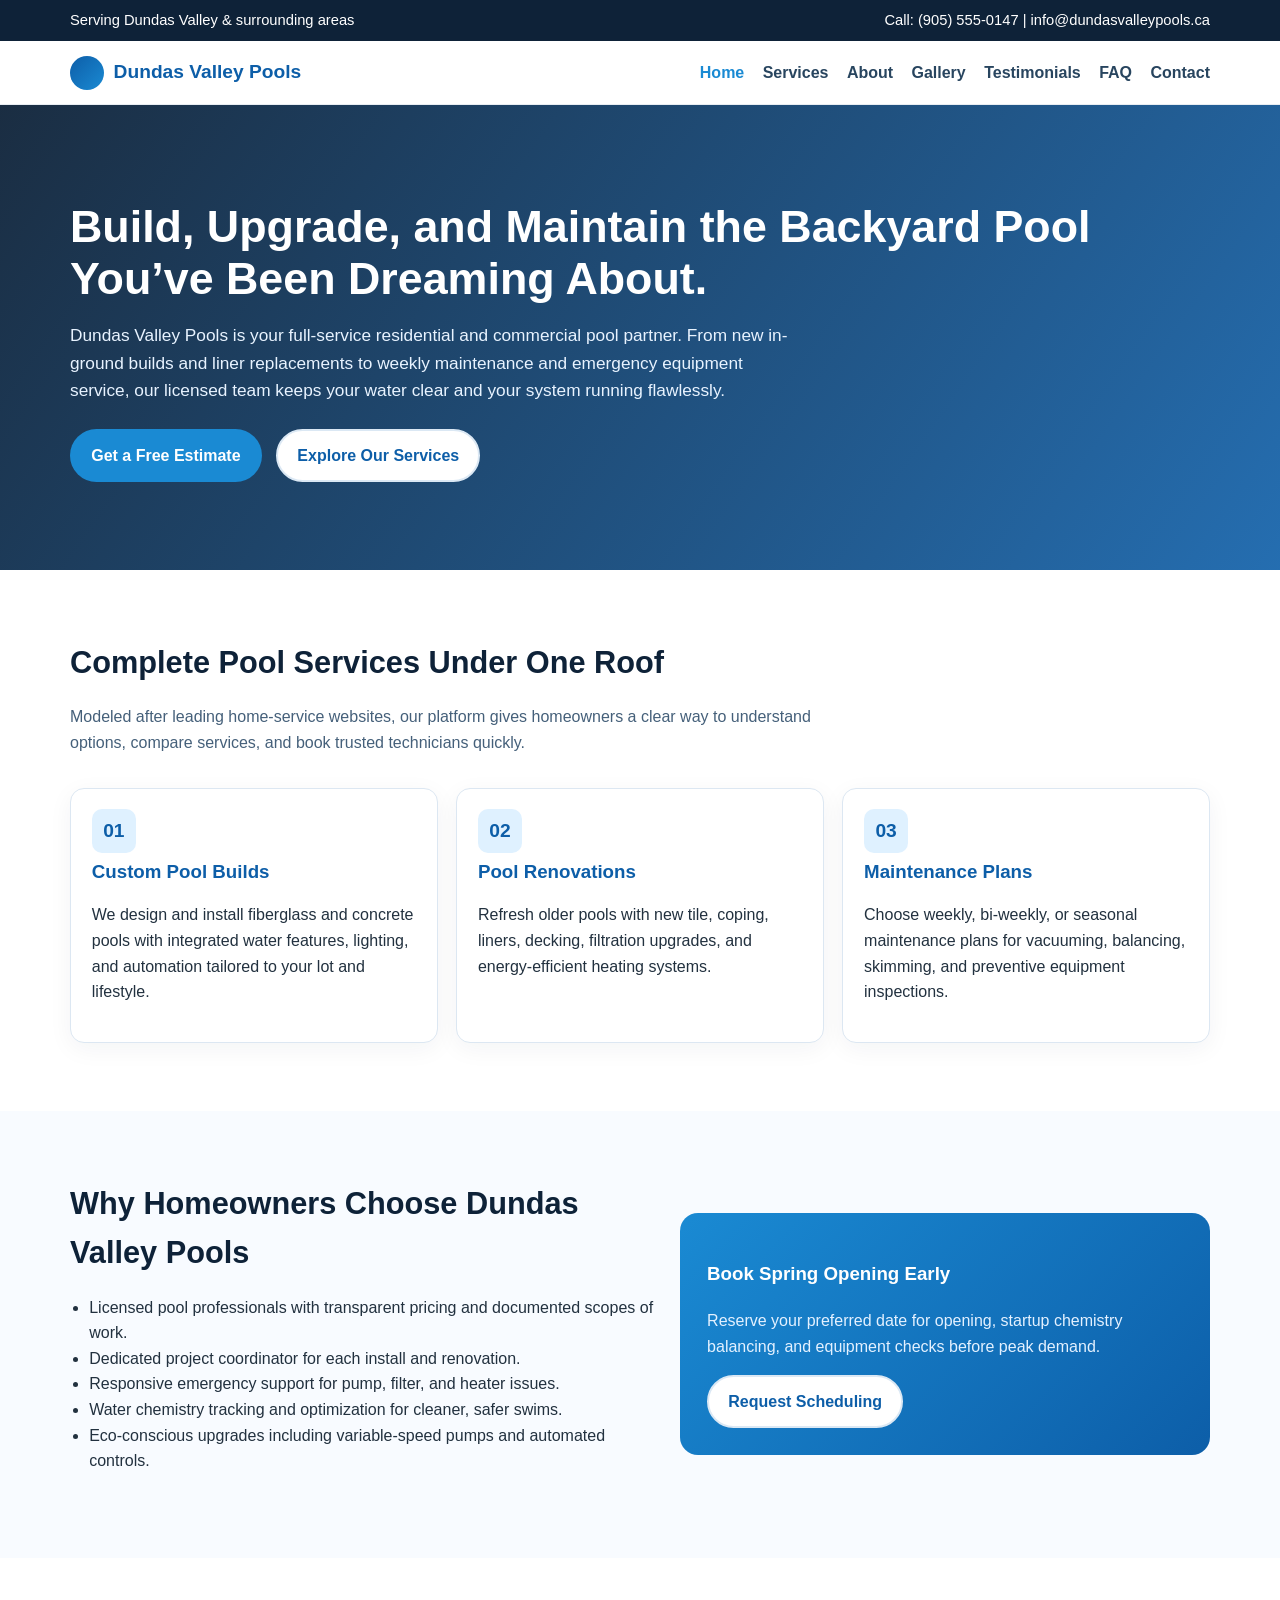
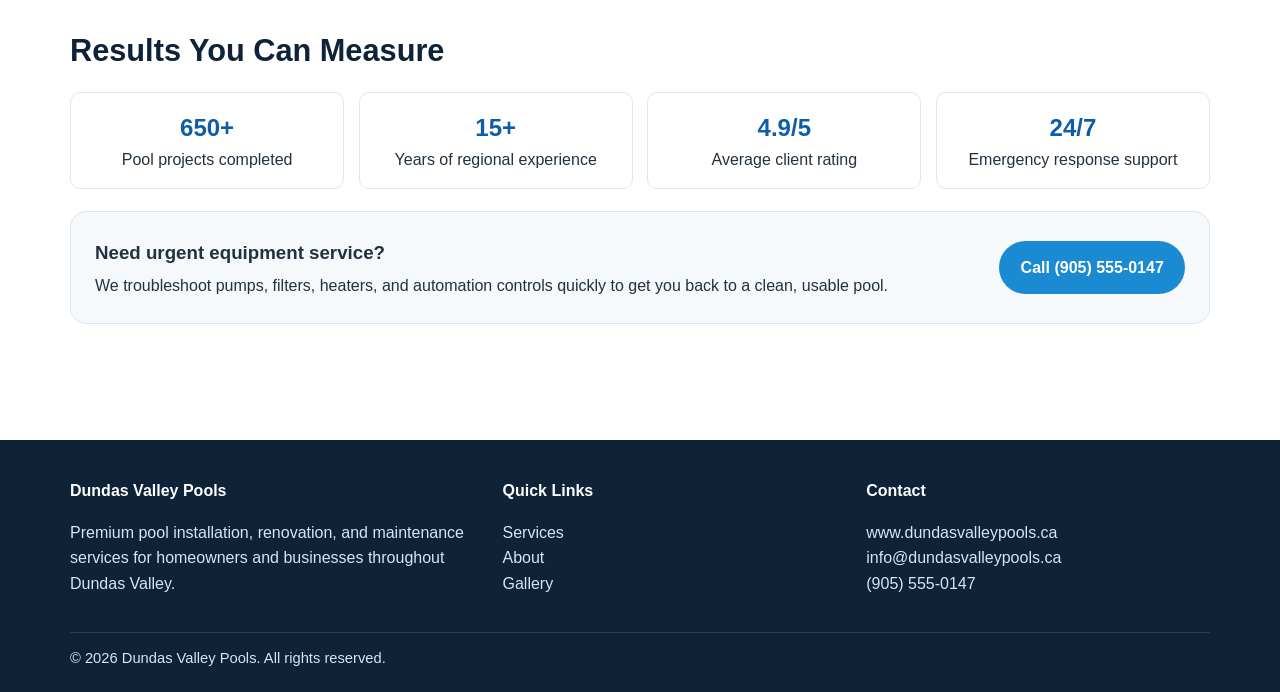
==== index.html @ 5c9a390c "Clarify how to download project files before running locally" ====
<!doctype html>
<html lang="en">
<head>
  <meta charset="UTF-8" />
  <meta name="viewport" content="width=device-width, initial-scale=1.0" />
  <title>Dundas Valley Pools | Premium Pool Installation & Service</title>
  <meta name="description" content="Dundas Valley Pools provides pool installation, renovation, maintenance, and seasonal care across Dundas Valley and nearby communities." />
  <link rel="stylesheet" href="assets/css/styles.css" />
</head>
<body>
  <div class="topbar">
    <div class="container"><span>Serving Dundas Valley & surrounding areas</span><span>Call: (905) 555-0147 | info@dundasvalleypools.ca</span></div>
  </div>
  <header>
    <div class="container nav-wrap">
      <a class="logo" href="index.html"><span class="logo-badge"></span>Dundas Valley Pools</a>
      <nav>
        <ul>
          <li><a class="active" href="index.html">Home</a></li>
          <li><a href="services.html">Services</a></li>
          <li><a href="about.html">About</a></li>
          <li><a href="gallery.html">Gallery</a></li>
          <li><a href="testimonials.html">Testimonials</a></li>
          <li><a href="faq.html">FAQ</a></li>
          <li><a href="contact.html">Contact</a></li>
        </ul>
      </nav>
    </div>
  </header>

  <section class="hero">
    <div class="container">
      <h1>Build, Upgrade, and Maintain the Backyard Pool You’ve Been Dreaming About.</h1>
      <p>Dundas Valley Pools is your full-service residential and commercial pool partner. From new in-ground builds and liner replacements to weekly maintenance and emergency equipment service, our licensed team keeps your water clear and your system running flawlessly.</p>
      <div class="hero-actions">
        <a class="btn btn-primary" href="contact.html">Get a Free Estimate</a>
        <a class="btn btn-light" href="services.html">Explore Our Services</a>
      </div>
    </div>
  </section>

  <section class="section">
    <div class="container">
      <h2 class="section-title">Complete Pool Services Under One Roof</h2>
      <p class="section-lead">Modeled after leading home-service websites, our platform gives homeowners a clear way to understand options, compare services, and book trusted technicians quickly.</p>
      <div class="grid-3">
        <article class="card"><div class="icon">01</div><h3>Custom Pool Builds</h3><p>We design and install fiberglass and concrete pools with integrated water features, lighting, and automation tailored to your lot and lifestyle.</p></article>
        <article class="card"><div class="icon">02</div><h3>Pool Renovations</h3><p>Refresh older pools with new tile, coping, liners, decking, filtration upgrades, and energy-efficient heating systems.</p></article>
        <article class="card"><div class="icon">03</div><h3>Maintenance Plans</h3><p>Choose weekly, bi-weekly, or seasonal maintenance plans for vacuuming, balancing, skimming, and preventive equipment inspections.</p></article>
      </div>
    </div>
  </section>

  <section class="section" style="background:#f8fbff;">
    <div class="container split">
      <div>
        <h2 class="section-title">Why Homeowners Choose Dundas Valley Pools</h2>
        <ul>
          <li>Licensed pool professionals with transparent pricing and documented scopes of work.</li>
          <li>Dedicated project coordinator for each install and renovation.</li>
          <li>Responsive emergency support for pump, filter, and heater issues.</li>
          <li>Water chemistry tracking and optimization for cleaner, safer swims.</li>
          <li>Eco-conscious upgrades including variable-speed pumps and automated controls.</li>
        </ul>
      </div>
      <div class="band">
        <h3>Book Spring Opening Early</h3>
        <p>Reserve your preferred date for opening, startup chemistry balancing, and equipment checks before peak demand.</p>
        <a class="btn btn-light" href="contact.html">Request Scheduling</a>
      </div>
    </div>
  </section>

  <section class="section">
    <div class="container">
      <h2 class="section-title">Results You Can Measure</h2>
      <div class="stats">
        <div class="stat"><strong>650+</strong><span>Pool projects completed</span></div>
        <div class="stat"><strong>15+</strong><span>Years of regional experience</span></div>
        <div class="stat"><strong>4.9/5</strong><span>Average client rating</span></div>
        <div class="stat"><strong>24/7</strong><span>Emergency response support</span></div>
      </div>
      <div class="cta" style="margin-top:1.4rem;">
        <div>
          <h3 style="margin:.1rem 0 .35rem;">Need urgent equipment service?</h3>
          <p style="margin:0;">We troubleshoot pumps, filters, heaters, and automation controls quickly to get you back to a clean, usable pool.</p>
        </div>
        <a class="btn btn-primary" href="tel:+19055550147">Call (905) 555-0147</a>
      </div>
    </div>
  </section>

  <footer>
    <div class="container">
      <div class="footer-grid">
        <div>
          <h4>Dundas Valley Pools</h4>
          <p>Premium pool installation, renovation, and maintenance services for homeowners and businesses throughout Dundas Valley.</p>
        </div>
        <div>
          <h4>Quick Links</h4>
          <p><a href="services.html">Services</a><br /><a href="about.html">About</a><br /><a href="gallery.html">Gallery</a></p>
        </div>
        <div>
          <h4>Contact</h4>
          <p>www.dundasvalleypools.ca<br />info@dundasvalleypools.ca<br />(905) 555-0147</p>
        </div>
      </div>
      <div class="footer-bottom">© 2026 Dundas Valley Pools. All rights reserved.</div>
    </div>
  </footer>
</body>
</html>
---- assets/css/styles.css ----
:root {
  --primary: #0d5ea8;
  --secondary: #1a8ad3;
  --accent: #f2b705;
  --dark: #0e2238;
  --light: #f5f9fc;
  --text: #22313f;
  --max-width: 1140px;
}
* { box-sizing: border-box; }
body {
  margin: 0;
  font-family: "Inter", "Segoe UI", Arial, sans-serif;
  color: var(--text);
  background: white;
  line-height: 1.6;
}
a { color: inherit; text-decoration: none; }
img { max-width: 100%; display: block; }
.container { width: min(var(--max-width), 92%); margin: 0 auto; }
.topbar {
  background: var(--dark);
  color: #fff;
  font-size: .92rem;
  padding: .55rem 0;
}
.topbar .container { display: flex; justify-content: space-between; gap: 1rem; flex-wrap: wrap; }
header {
  position: sticky;
  top: 0;
  z-index: 20;
  background: rgba(255,255,255,.98);
  border-bottom: 1px solid #e8edf2;
}
.nav-wrap {
  display: flex;
  justify-content: space-between;
  align-items: center;
  padding: .9rem 0;
  gap: 1rem;
}
.logo {
  font-weight: 800;
  font-size: 1.2rem;
  color: var(--primary);
  display: flex;
  align-items: center;
  gap: .6rem;
}
.logo-badge {
  width: 34px;
  height: 34px;
  border-radius: 50%;
  background: linear-gradient(135deg,var(--primary),var(--secondary));
}
nav ul { list-style: none; display: flex; gap: 1.15rem; padding: 0; margin: 0; align-items: center; }
nav a { font-weight: 600; color: #28455f; }
nav a.active, nav a:hover { color: var(--secondary); }
.btn {
  display: inline-flex;
  align-items: center;
  justify-content: center;
  border-radius: 999px;
  padding: .72rem 1.2rem;
  font-weight: 700;
  border: 2px solid transparent;
  transition: .2s ease;
}
.btn-primary { background: var(--secondary); color: #fff; }
.btn-primary:hover { background: var(--primary); }
.btn-light { background: #fff; color: var(--primary); border-color: #dbe8f4; }
.hero {
  background: linear-gradient(125deg, rgba(14,34,56,.95), rgba(13,94,168,.9)), url('https://images.unsplash.com/photo-1505693416388-ac5ce068fe85?auto=format&fit=crop&w=1800&q=80') center/cover;
  color: #fff;
  padding: 6rem 0 5.5rem;
}
.hero h1 { font-size: clamp(2rem, 3.5vw, 3.3rem); line-height: 1.16; margin: 0 0 1rem; }
.hero p { max-width: 730px; font-size: 1.08rem; color: #e8f3ff; }
.hero-actions { display: flex; flex-wrap: wrap; gap: .9rem; margin-top: 1.5rem; }
.section { padding: 4.25rem 0; }
.section-title { margin: 0 0 1.1rem; color: var(--dark); font-size: clamp(1.6rem,2.4vw,2.3rem); }
.section-lead { color: #45607a; max-width: 760px; margin-bottom: 2rem; }
.grid-3 { display: grid; grid-template-columns: repeat(3,1fr); gap: 1.15rem; }
.card {
  border: 1px solid #dce7f2;
  border-radius: 14px;
  padding: 1.3rem;
  background: #fff;
  box-shadow: 0 6px 24px rgba(20,38,56,.05);
}
.card h3 { margin-top: .2rem; margin-bottom: .55rem; color: var(--primary); }
.icon {
  width: 44px;
  height: 44px;
  border-radius: 10px;
  display: grid;
  place-items: center;
  background: #dff1ff;
  color: var(--primary);
  font-size: 1.2rem;
  font-weight: 800;
}
.split { display: grid; grid-template-columns: 1.05fr .95fr; gap: 1.5rem; align-items: center; }
.split ul { padding-left: 1.2rem; }
.band {
  background: linear-gradient(135deg,var(--secondary),var(--primary));
  color: #fff;
  border-radius: 18px;
  padding: 1.7rem;
}
.band p { color: #e4f1ff; }
.stats { display: grid; grid-template-columns: repeat(4,1fr); gap: .9rem; }
.stat {
  text-align: center;
  border: 1px solid #dbe8f4;
  border-radius: 10px;
  padding: .95rem;
}
.stat strong { display: block; font-size: 1.5rem; color: var(--primary); }
.cta {
  background: var(--light);
  border: 1px solid #dbe8f4;
  border-radius: 16px;
  padding: 1.5rem;
  display: flex;
  justify-content: space-between;
  gap: 1rem;
  align-items: center;
}
footer {
  margin-top: 3rem;
  background: var(--dark);
  color: #d7e5f2;
  padding: 2.4rem 0 1.3rem;
}
.footer-grid { display: grid; grid-template-columns: 1.2fr 1fr 1fr; gap: 1.25rem; }
.footer-grid h4 { color: #fff; margin: 0 0 .6rem; }
.footer-bottom { border-top: 1px solid rgba(255,255,255,.12); margin-top: 1.2rem; padding-top: .9rem; font-size: .92rem; }
form { display: grid; gap: .75rem; }
input, select, textarea {
  width: 100%;
  border: 1px solid #cedceb;
  border-radius: 8px;
  padding: .68rem .78rem;
  font: inherit;
}
textarea { min-height: 130px; }
.table-wrap { overflow-x: auto; }
table { width: 100%; border-collapse: collapse; }
th, td { padding: .66rem .55rem; border-bottom: 1px solid #e2ebf3; text-align: left; }
.badge { background: #e4f3ff; color: #175f9f; border-radius: 999px; padding: .24rem .62rem; font-size: .82rem; }
@media (max-width: 940px) {
  .grid-3 { grid-template-columns: repeat(2,1fr); }
  .split, .footer-grid, .stats { grid-template-columns: 1fr; }
  nav ul { flex-wrap: wrap; justify-content: flex-end; }
}
@media (max-width: 640px) {
  .grid-3 { grid-template-columns: 1fr; }
  .cta { flex-direction: column; align-items: flex-start; }
  .hero { padding-top: 4.7rem; }
}
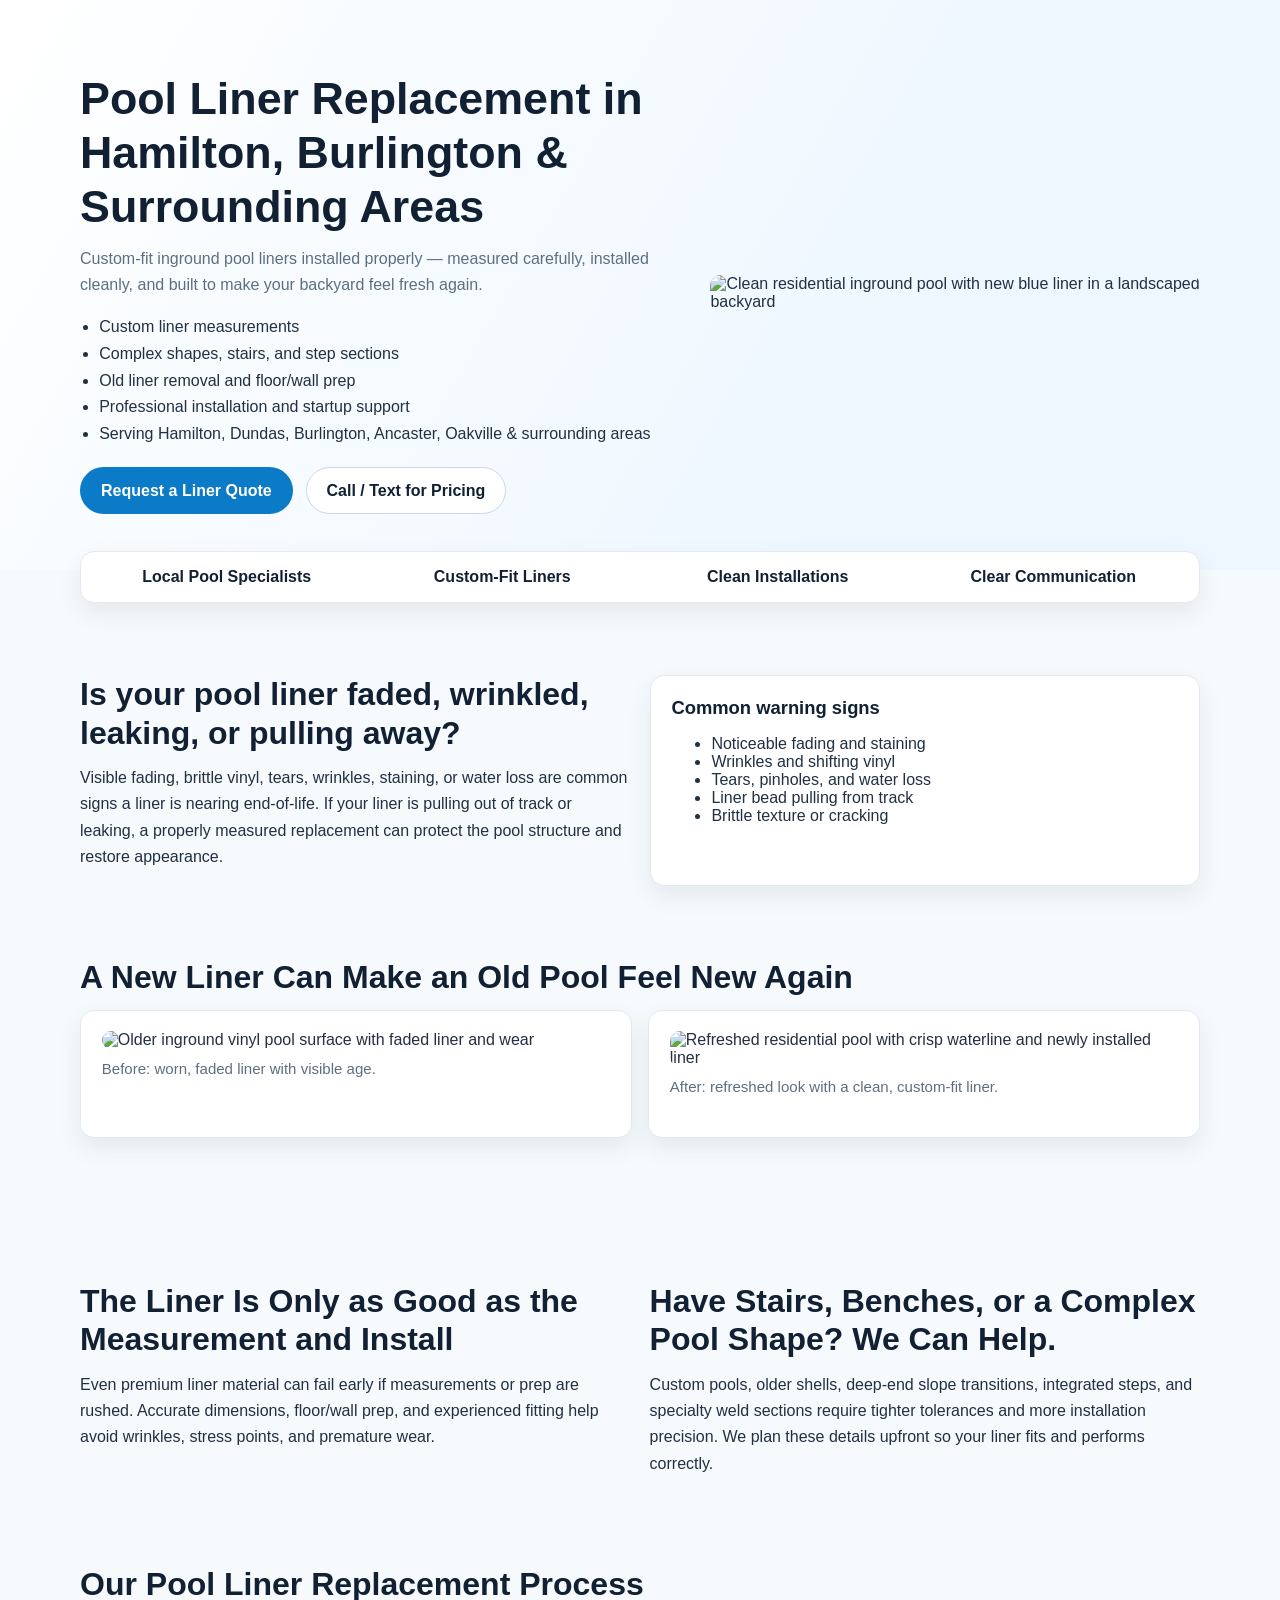
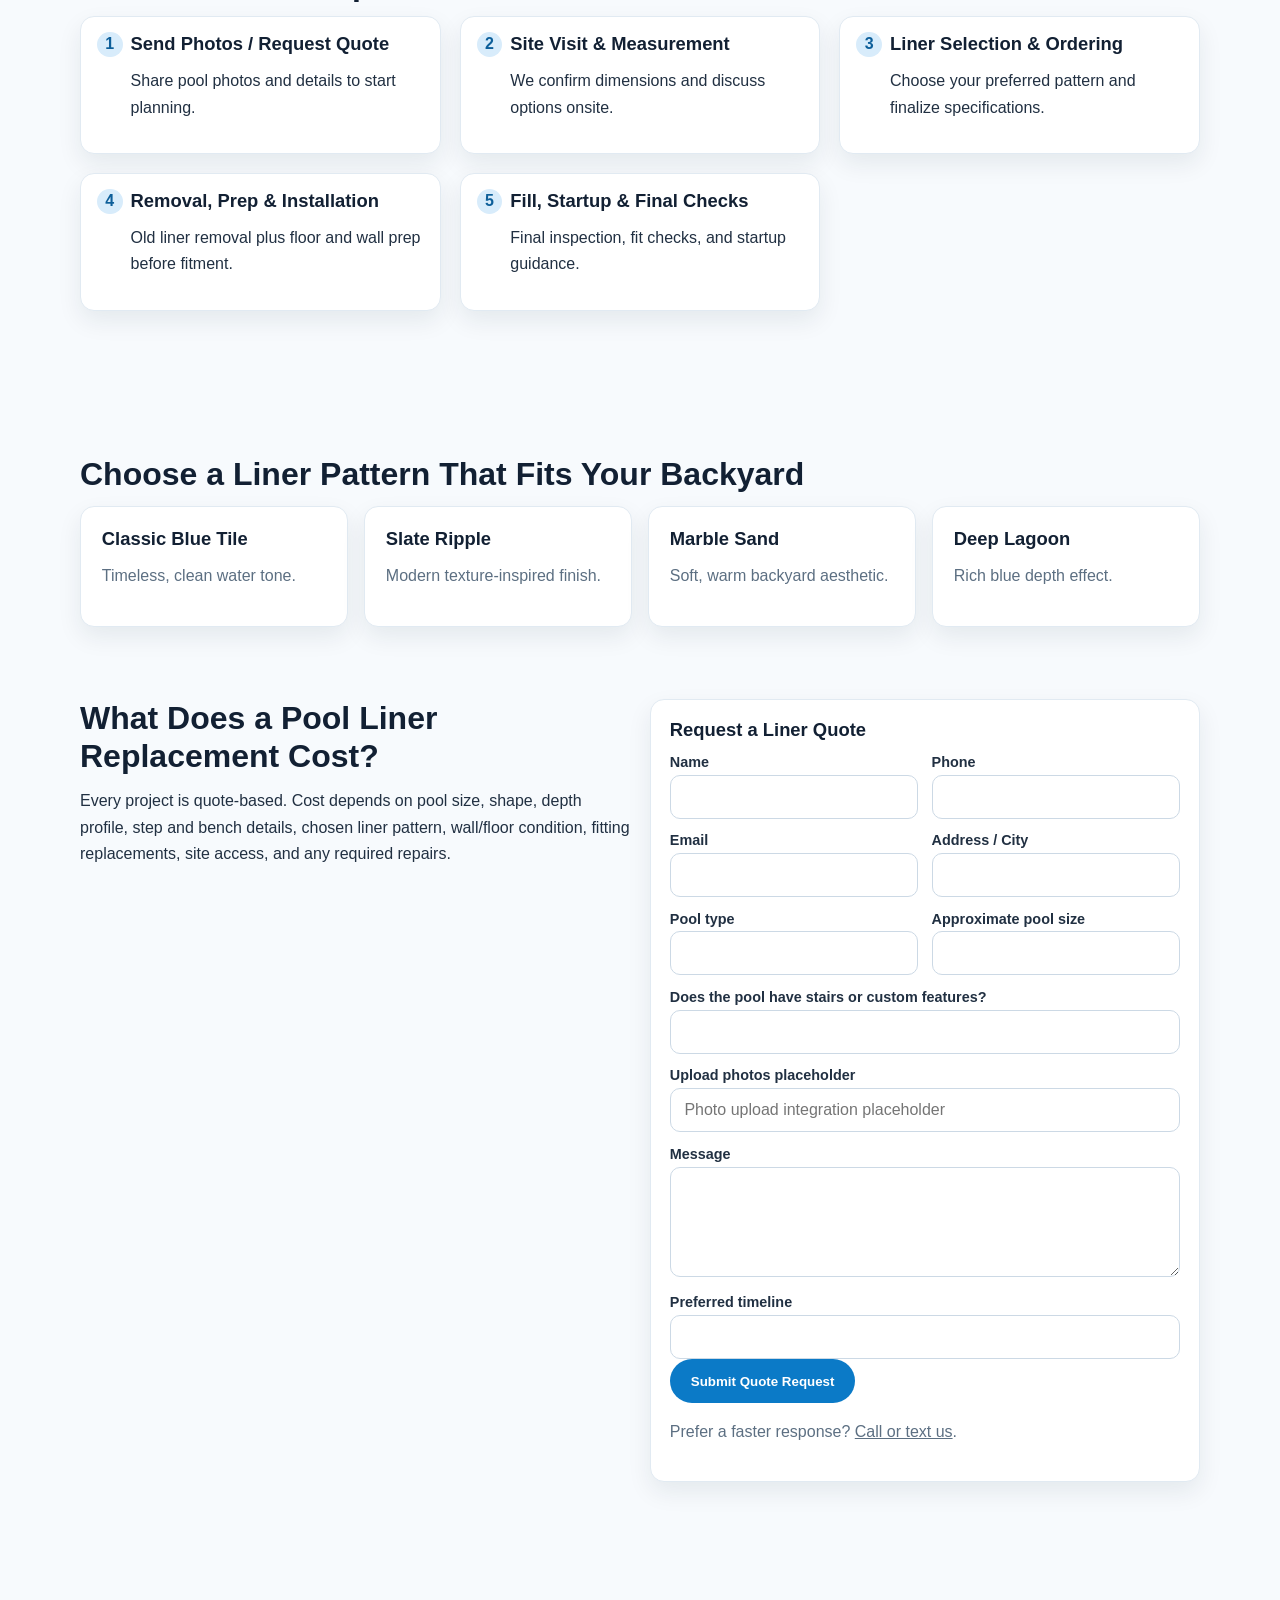
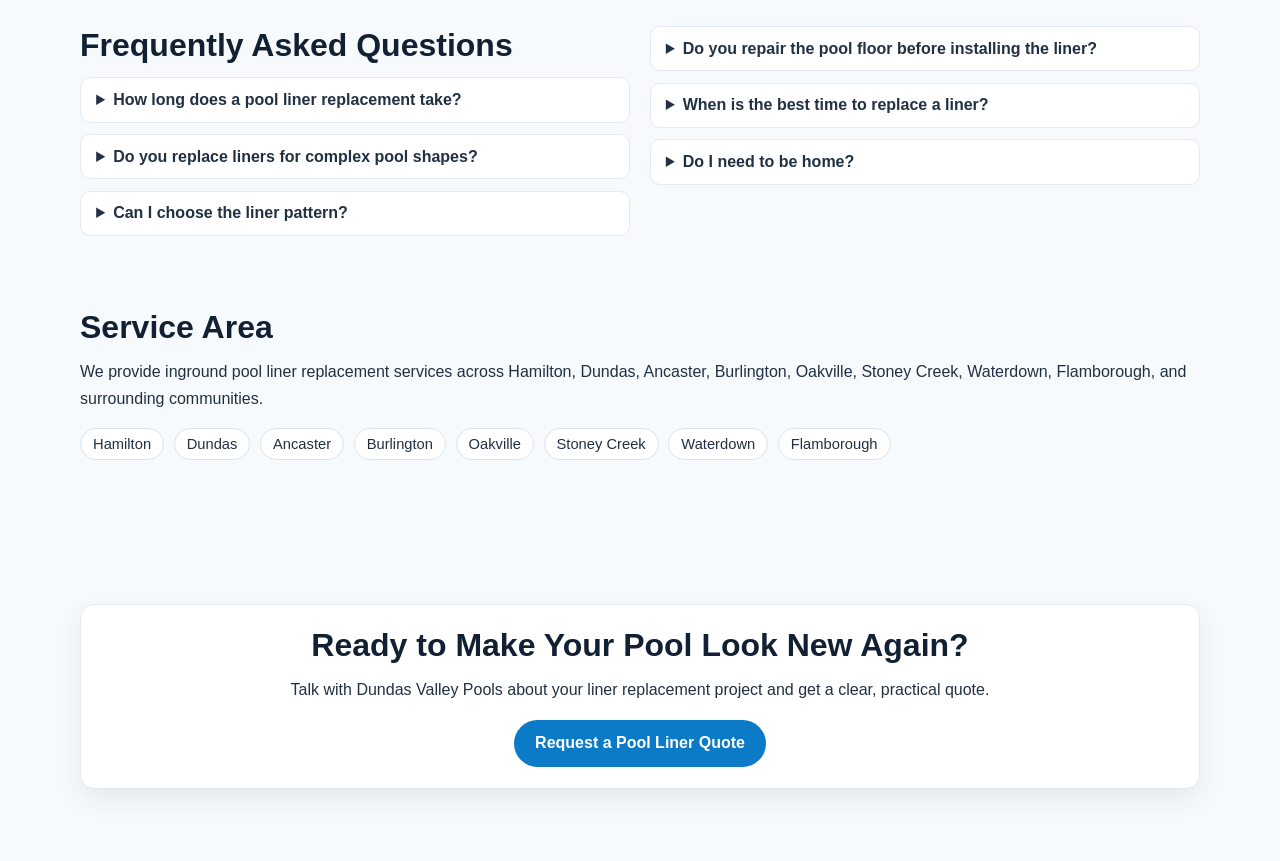
==== commit d0b135f1: "Create conversion-focused pool liner replacement landing page" ====
--- a/index.html
+++ b/index.html
@@ -3,111 +3,310 @@
 <head>
   <meta charset="UTF-8" />
   <meta name="viewport" content="width=device-width, initial-scale=1.0" />
-  <title>Dundas Valley Pools | Premium Pool Installation & Service</title>
-  <meta name="description" content="Dundas Valley Pools provides pool installation, renovation, maintenance, and seasonal care across Dundas Valley and nearby communities." />
-  <link rel="stylesheet" href="assets/css/styles.css" />
+  <title>Pool Liner Replacement in Hamilton & Burlington | Dundas Valley Pools</title>
+  <meta name="description" content="Dundas Valley Pools provides custom-fit inground pool liner replacement in Hamilton, Dundas, Ancaster, Burlington, Oakville and surrounding areas. Request a liner quote today." />
+  <meta name="keywords" content="pool liner replacement Hamilton, pool liner replacement Burlington, inground pool liner replacement, custom pool liner installation, Dundas pool liner replacement" />
+  <style>
+    :root {
+      --bg: #f7fafd;
+      --white: #ffffff;
+      --text: #213042;
+      --muted: #5c6f82;
+      --heading: #122033;
+      --accent: #0b7ac7;
+      --accent-dark: #095e99;
+      --line: #e1eaf2;
+      --shadow: 0 10px 24px rgba(18, 32, 51, 0.08);
+      --radius: 14px;
+      --max: 1120px;
+    }
+
+    * { box-sizing: border-box; }
+    html, body { margin: 0; padding: 0; font-family: Inter, "Segoe UI", Roboto, Arial, sans-serif; color: var(--text); background: var(--bg); }
+    img { max-width: 100%; display: block; border-radius: 10px; }
+    a { color: inherit; }
+
+    .container { width: min(100% - 2rem, var(--max)); margin-inline: auto; }
+    .section { padding: 4.5rem 0; }
+    h1, h2, h3 { color: var(--heading); line-height: 1.2; margin: 0 0 .8rem; }
+    h1 { font-size: clamp(1.85rem, 4vw, 2.8rem); }
+    h2 { font-size: clamp(1.5rem, 3vw, 2rem); }
+    h3 { font-size: 1.15rem; }
+    p { margin: 0 0 1rem; line-height: 1.65; }
+
+    .hero { background: linear-gradient(120deg, #fff 0%, #eef7ff 70%); padding: 4.5rem 0 3.5rem; }
+    .hero-wrap { display: grid; grid-template-columns: 1.1fr .9fr; gap: 2rem; align-items: center; }
+    .hero ul { margin: 1.2rem 0 1.5rem; padding-left: 1.2rem; }
+    .hero li { margin-bottom: .55rem; }
+    .cta-row { display: flex; gap: .8rem; flex-wrap: wrap; }
+
+    .btn { display: inline-block; border: 1px solid transparent; border-radius: 999px; padding: .85rem 1.25rem; text-decoration: none; font-weight: 700; }
+    .btn-primary { background: var(--accent); color: #fff; }
+    .btn-primary:hover { background: var(--accent-dark); }
+    .btn-secondary { background: #fff; color: var(--heading); border-color: #c8d8e8; }
+
+    .card { background: var(--white); border: 1px solid var(--line); border-radius: var(--radius); box-shadow: var(--shadow); }
+    .trust { margin-top: -1.2rem; }
+    .trust-grid { display: grid; grid-template-columns: repeat(4,1fr); gap: 1rem; padding: 1rem; }
+    .trust-item { text-align: center; font-weight: 600; color: var(--heading); }
+
+    .grid-2 { display: grid; grid-template-columns: repeat(2,1fr); gap: 1.2rem; }
+    .grid-3 { display: grid; grid-template-columns: repeat(3,1fr); gap: 1.2rem; }
+    .grid-4 { display: grid; grid-template-columns: repeat(4,1fr); gap: 1rem; }
+
+    .content-card { padding: 1.3rem; }
+    .muted { color: var(--muted); }
+
+    .ba-wrap { display: grid; grid-template-columns: repeat(2,1fr); gap: 1rem; }
+    .caption { font-size: .94rem; color: var(--muted); margin-top: .5rem; }
+
+    .steps { counter-reset: step; }
+    .step { padding: 1rem 1rem 1rem 3.1rem; position: relative; }
+    .step::before {
+      counter-increment: step;
+      content: counter(step);
+      position: absolute; left: 1rem; top: .9rem;
+      width: 1.6rem; height: 1.6rem; border-radius: 50%;
+      background: #d8ecfb; color: #0d5f9a; display: grid; place-items: center; font-weight: 700;
+    }
+
+    form { padding: 1.2rem; }
+    .form-grid { display: grid; grid-template-columns: repeat(2,1fr); gap: .85rem; }
+    .full { grid-column: 1 / -1; }
+    label { font-size: .9rem; font-weight: 600; margin-bottom: .3rem; display: block; }
+    input, select, textarea {
+      width: 100%; border: 1px solid #ccd9e5; border-radius: 10px; padding: .75rem .85rem;
+      font: inherit; color: inherit; background: #fff;
+    }
+    textarea { min-height: 110px; resize: vertical; }
+
+    .faq details { border: 1px solid var(--line); border-radius: 10px; padding: .8rem .95rem; background: #fff; }
+    .faq details + details { margin-top: .7rem; }
+    .faq summary { font-weight: 700; cursor: pointer; }
+
+    .service-list { display: flex; flex-wrap: wrap; gap: .6rem; }
+    .pill { background: #fff; border: 1px solid #d7e4ef; padding: .45rem .75rem; border-radius: 999px; font-size: .92rem; }
+
+    .final-cta { text-align: center; }
+
+    .mobile-sticky {
+      position: fixed; bottom: .8rem; left: 50%; transform: translateX(-50%);
+      width: calc(100% - 1rem); max-width: 500px; z-index: 60;
+      background: #ffffffeb; backdrop-filter: blur(6px);
+      border: 1px solid #d8e5f0; border-radius: 999px; box-shadow: var(--shadow);
+      padding: .4rem; display: none; gap: .45rem;
+    }
+    .mobile-sticky a { flex: 1; text-align: center; padding: .7rem .5rem; border-radius: 999px; text-decoration: none; font-weight: 700; }
+
+    @media (max-width: 920px) {
+      .hero-wrap, .grid-2, .grid-3, .grid-4, .ba-wrap, .form-grid, .trust-grid { grid-template-columns: 1fr; }
+      .section { padding: 3.2rem 0; }
+      .mobile-sticky { display: flex; }
+      body { padding-bottom: 5.5rem; }
+    }
+  </style>
+
+  <script type="application/ld+json">
+  {
+    "@context": "https://schema.org",
+    "@type": "Service",
+    "name": "Pool Liner Replacement",
+    "serviceType": "Inground Pool Liner Replacement",
+    "provider": {
+      "@type": "LocalBusiness",
+      "name": "Dundas Valley Pools",
+      "areaServed": ["Hamilton", "Dundas", "Ancaster", "Burlington", "Oakville", "Stoney Creek", "Waterdown", "Flamborough"]
+    },
+    "areaServed": ["Hamilton", "Burlington", "Dundas", "Ancaster", "Oakville", "Stoney Creek", "Waterdown", "Flamborough"],
+    "description": "Custom pool liner measurement and installation for inground vinyl pools, including complex shapes, stairs and custom features.",
+    "offers": { "@type": "Offer", "priceSpecification": "Quote-based" }
+  }
+  </script>
+
+  <script type="application/ld+json">
+  {
+    "@context": "https://schema.org",
+    "@type": "FAQPage",
+    "mainEntity": [
+      {"@type":"Question","name":"How long does a pool liner replacement take?","acceptedAnswer":{"@type":"Answer","text":"Most projects include a measurement stage, ordering lead time, and an installation day. The on-site replacement is typically completed quickly once the liner arrives and prep is finished."}},
+      {"@type":"Question","name":"Do you replace liners for complex pool shapes?","acceptedAnswer":{"@type":"Answer","text":"Yes. We handle custom shapes, stairs, benches, and deep-end transitions that require detailed measuring and careful fitting."}},
+      {"@type":"Question","name":"Can I choose the liner pattern?","acceptedAnswer":{"@type":"Answer","text":"Yes. We provide multiple liner pattern options and help you choose one that suits your backyard style and budget."}},
+      {"@type":"Question","name":"Do you repair the pool floor before installing the liner?","acceptedAnswer":{"@type":"Answer","text":"If floor or wall prep is needed, we address it before installation so the new liner sits properly and lasts longer."}},
+      {"@type":"Question","name":"When is the best time to replace a liner?","acceptedAnswer":{"@type":"Answer","text":"Spring and early summer are common, but replacement can be planned whenever your liner shows leaks, brittleness, pulling, or heavy wear."}},
+      {"@type":"Question","name":"Do I need to be home?","acceptedAnswer":{"@type":"Answer","text":"Usually only for key steps such as confirmation and access. We communicate each stage clearly so scheduling is straightforward."}}
+    ]
+  }
+  </script>
 </head>
 <body>
-  <div class="topbar">
-    <div class="container"><span>Serving Dundas Valley & surrounding areas</span><span>Call: (905) 555-0147 | info@dundasvalleypools.ca</span></div>
+  <header class="hero">
+    <div class="container hero-wrap">
+      <div>
+        <h1>Pool Liner Replacement in Hamilton, Burlington &amp; Surrounding Areas</h1>
+        <p class="muted">Custom-fit inground pool liners installed properly — measured carefully, installed cleanly, and built to make your backyard feel fresh again.</p>
+        <ul>
+          <li>Custom liner measurements</li>
+          <li>Complex shapes, stairs, and step sections</li>
+          <li>Old liner removal and floor/wall prep</li>
+          <li>Professional installation and startup support</li>
+          <li>Serving Hamilton, Dundas, Burlington, Ancaster, Oakville &amp; surrounding areas</li>
+        </ul>
+        <div class="cta-row">
+          <a class="btn btn-primary" href="#quote-form">Request a Liner Quote</a>
+          <a class="btn btn-secondary" href="tel:+19050000000">Call / Text for Pricing</a>
+        </div>
+      </div>
+      <img src="https://images.unsplash.com/photo-1560185007-c5ca9d2c014d?auto=format&fit=crop&w=1200&q=80" alt="Clean residential inground pool with new blue liner in a landscaped backyard" />
+    </div>
+  </header>
+
+  <div class="container trust">
+    <div class="card trust-grid">
+      <div class="trust-item">Local Pool Specialists</div>
+      <div class="trust-item">Custom-Fit Liners</div>
+      <div class="trust-item">Clean Installations</div>
+      <div class="trust-item">Clear Communication</div>
+    </div>
   </div>
-  <header>
-    <div class="container nav-wrap">
-      <a class="logo" href="index.html"><span class="logo-badge"></span>Dundas Valley Pools</a>
-      <nav>
+
+  <section class="section">
+    <div class="container grid-2">
+      <div>
+        <h2>Is your pool liner faded, wrinkled, leaking, or pulling away?</h2>
+        <p>Visible fading, brittle vinyl, tears, wrinkles, staining, or water loss are common signs a liner is nearing end-of-life. If your liner is pulling out of track or leaking, a properly measured replacement can protect the pool structure and restore appearance.</p>
+      </div>
+      <div class="card content-card">
+        <h3>Common warning signs</h3>
         <ul>
-          <li><a class="active" href="index.html">Home</a></li>
-          <li><a href="services.html">Services</a></li>
-          <li><a href="about.html">About</a></li>
-          <li><a href="gallery.html">Gallery</a></li>
-          <li><a href="testimonials.html">Testimonials</a></li>
-          <li><a href="faq.html">FAQ</a></li>
-          <li><a href="contact.html">Contact</a></li>
+          <li>Noticeable fading and staining</li>
+          <li>Wrinkles and shifting vinyl</li>
+          <li>Tears, pinholes, and water loss</li>
+          <li>Liner bead pulling from track</li>
+          <li>Brittle texture or cracking</li>
         </ul>
-      </nav>
-    </div>
-  </header>
-
-  <section class="hero">
+      </div>
+    </div>
+  </section>
+
+  <section class="section" style="padding-top:0">
     <div class="container">
-      <h1>Build, Upgrade, and Maintain the Backyard Pool You’ve Been Dreaming About.</h1>
-      <p>Dundas Valley Pools is your full-service residential and commercial pool partner. From new in-ground builds and liner replacements to weekly maintenance and emergency equipment service, our licensed team keeps your water clear and your system running flawlessly.</p>
-      <div class="hero-actions">
-        <a class="btn btn-primary" href="contact.html">Get a Free Estimate</a>
-        <a class="btn btn-light" href="services.html">Explore Our Services</a>
+      <h2>A New Liner Can Make an Old Pool Feel New Again</h2>
+      <div class="ba-wrap">
+        <div class="card content-card">
+          <img src="https://images.unsplash.com/photo-1519046904884-53103b34b206?auto=format&fit=crop&w=1200&q=80" alt="Older inground vinyl pool surface with faded liner and wear" />
+          <p class="caption">Before: worn, faded liner with visible age.</p>
+        </div>
+        <div class="card content-card">
+          <img src="https://images.unsplash.com/photo-1621274116094-27f138fce53e?auto=format&fit=crop&w=1200&q=80" alt="Refreshed residential pool with crisp waterline and newly installed liner" />
+          <p class="caption">After: refreshed look with a clean, custom-fit liner.</p>
+        </div>
+      </div>
+    </div>
+  </section>
+
+  <section class="section">
+    <div class="container grid-2">
+      <div>
+        <h2>The Liner Is Only as Good as the Measurement and Install</h2>
+        <p>Even premium liner material can fail early if measurements or prep are rushed. Accurate dimensions, floor/wall prep, and experienced fitting help avoid wrinkles, stress points, and premature wear.</p>
+      </div>
+      <div>
+        <h2>Have Stairs, Benches, or a Complex Pool Shape? We Can Help.</h2>
+        <p>Custom pools, older shells, deep-end slope transitions, integrated steps, and specialty weld sections require tighter tolerances and more installation precision. We plan these details upfront so your liner fits and performs correctly.</p>
+      </div>
+    </div>
+  </section>
+
+  <section class="section" style="padding-top:0">
+    <div class="container">
+      <h2>Our Pool Liner Replacement Process</h2>
+      <div class="grid-3 steps">
+        <div class="card step"><h3>Send Photos / Request Quote</h3><p>Share pool photos and details to start planning.</p></div>
+        <div class="card step"><h3>Site Visit &amp; Measurement</h3><p>We confirm dimensions and discuss options onsite.</p></div>
+        <div class="card step"><h3>Liner Selection &amp; Ordering</h3><p>Choose your preferred pattern and finalize specifications.</p></div>
+        <div class="card step"><h3>Removal, Prep &amp; Installation</h3><p>Old liner removal plus floor and wall prep before fitment.</p></div>
+        <div class="card step"><h3>Fill, Startup &amp; Final Checks</h3><p>Final inspection, fit checks, and startup guidance.</p></div>
       </div>
     </div>
   </section>
 
   <section class="section">
     <div class="container">
-      <h2 class="section-title">Complete Pool Services Under One Roof</h2>
-      <p class="section-lead">Modeled after leading home-service websites, our platform gives homeowners a clear way to understand options, compare services, and book trusted technicians quickly.</p>
-      <div class="grid-3">
-        <article class="card"><div class="icon">01</div><h3>Custom Pool Builds</h3><p>We design and install fiberglass and concrete pools with integrated water features, lighting, and automation tailored to your lot and lifestyle.</p></article>
-        <article class="card"><div class="icon">02</div><h3>Pool Renovations</h3><p>Refresh older pools with new tile, coping, liners, decking, filtration upgrades, and energy-efficient heating systems.</p></article>
-        <article class="card"><div class="icon">03</div><h3>Maintenance Plans</h3><p>Choose weekly, bi-weekly, or seasonal maintenance plans for vacuuming, balancing, skimming, and preventive equipment inspections.</p></article>
-      </div>
-    </div>
-  </section>
-
-  <section class="section" style="background:#f8fbff;">
-    <div class="container split">
-      <div>
-        <h2 class="section-title">Why Homeowners Choose Dundas Valley Pools</h2>
-        <ul>
-          <li>Licensed pool professionals with transparent pricing and documented scopes of work.</li>
-          <li>Dedicated project coordinator for each install and renovation.</li>
-          <li>Responsive emergency support for pump, filter, and heater issues.</li>
-          <li>Water chemistry tracking and optimization for cleaner, safer swims.</li>
-          <li>Eco-conscious upgrades including variable-speed pumps and automated controls.</li>
-        </ul>
-      </div>
-      <div class="band">
-        <h3>Book Spring Opening Early</h3>
-        <p>Reserve your preferred date for opening, startup chemistry balancing, and equipment checks before peak demand.</p>
-        <a class="btn btn-light" href="contact.html">Request Scheduling</a>
-      </div>
-    </div>
-  </section>
-
-  <section class="section">
+      <h2>Choose a Liner Pattern That Fits Your Backyard</h2>
+      <div class="grid-4">
+        <div class="card content-card"><h3>Classic Blue Tile</h3><p class="muted">Timeless, clean water tone.</p></div>
+        <div class="card content-card"><h3>Slate Ripple</h3><p class="muted">Modern texture-inspired finish.</p></div>
+        <div class="card content-card"><h3>Marble Sand</h3><p class="muted">Soft, warm backyard aesthetic.</p></div>
+        <div class="card content-card"><h3>Deep Lagoon</h3><p class="muted">Rich blue depth effect.</p></div>
+      </div>
+    </div>
+  </section>
+
+  <section class="section" style="padding-top:0">
+    <div class="container grid-2">
+      <div>
+        <h2>What Does a Pool Liner Replacement Cost?</h2>
+        <p>Every project is quote-based. Cost depends on pool size, shape, depth profile, step and bench details, chosen liner pattern, wall/floor condition, fitting replacements, site access, and any required repairs.</p>
+      </div>
+      <div class="card" id="quote-form">
+        <form>
+          <h3>Request a Liner Quote</h3>
+          <div class="form-grid">
+            <div><label for="name">Name</label><input id="name" name="name" /></div>
+            <div><label for="phone">Phone</label><input id="phone" name="phone" /></div>
+            <div><label for="email">Email</label><input id="email" name="email" type="email" /></div>
+            <div><label for="address">Address / City</label><input id="address" name="address" /></div>
+            <div><label for="pool-type">Pool type</label><input id="pool-type" name="pool-type" /></div>
+            <div><label for="pool-size">Approximate pool size</label><input id="pool-size" name="pool-size" /></div>
+            <div class="full"><label for="features">Does the pool have stairs or custom features?</label><input id="features" name="features" /></div>
+            <div class="full"><label for="photos">Upload photos placeholder</label><input id="photos" name="photos" placeholder="Photo upload integration placeholder" /></div>
+            <div class="full"><label for="message">Message</label><textarea id="message" name="message"></textarea></div>
+            <div class="full"><label for="timeline">Preferred timeline</label><input id="timeline" name="timeline" /></div>
+          </div>
+          <p><button class="btn btn-primary" type="button">Submit Quote Request</button></p>
+          <p class="muted">Prefer a faster response? <a href="tel:+19050000000">Call or text us</a>.</p>
+        </form>
+      </div>
+    </div>
+  </section>
+
+  <section class="section faq">
+    <div class="container grid-2">
+      <div>
+        <h2>Frequently Asked Questions</h2>
+        <details><summary>How long does a pool liner replacement take?</summary><p>Most jobs include measurement, manufacturing lead time, and a dedicated install window once the liner arrives.</p></details>
+        <details><summary>Do you replace liners for complex pool shapes?</summary><p>Yes, including custom profiles, step sections, benches, and deep-end transitions.</p></details>
+        <details><summary>Can I choose the liner pattern?</summary><p>Absolutely. We help you compare patterns that fit your style and budget.</p></details>
+      </div>
+      <div>
+        <details><summary>Do you repair the pool floor before installing the liner?</summary><p>Yes, prep and repair are addressed as needed to support a proper fit.</p></details>
+        <details><summary>When is the best time to replace a liner?</summary><p>Any time major wear appears. Spring scheduling is common, but planning ahead helps secure preferred timing.</p></details>
+        <details><summary>Do I need to be home?</summary><p>Usually only for key confirmations and access. We keep communication clear throughout the project.</p></details>
+      </div>
+    </div>
+  </section>
+
+  <section class="section" style="padding-top:0">
     <div class="container">
-      <h2 class="section-title">Results You Can Measure</h2>
-      <div class="stats">
-        <div class="stat"><strong>650+</strong><span>Pool projects completed</span></div>
-        <div class="stat"><strong>15+</strong><span>Years of regional experience</span></div>
-        <div class="stat"><strong>4.9/5</strong><span>Average client rating</span></div>
-        <div class="stat"><strong>24/7</strong><span>Emergency response support</span></div>
-      </div>
-      <div class="cta" style="margin-top:1.4rem;">
-        <div>
-          <h3 style="margin:.1rem 0 .35rem;">Need urgent equipment service?</h3>
-          <p style="margin:0;">We troubleshoot pumps, filters, heaters, and automation controls quickly to get you back to a clean, usable pool.</p>
-        </div>
-        <a class="btn btn-primary" href="tel:+19055550147">Call (905) 555-0147</a>
-      </div>
-    </div>
-  </section>
-
-  <footer>
-    <div class="container">
-      <div class="footer-grid">
-        <div>
-          <h4>Dundas Valley Pools</h4>
-          <p>Premium pool installation, renovation, and maintenance services for homeowners and businesses throughout Dundas Valley.</p>
-        </div>
-        <div>
-          <h4>Quick Links</h4>
-          <p><a href="services.html">Services</a><br /><a href="about.html">About</a><br /><a href="gallery.html">Gallery</a></p>
-        </div>
-        <div>
-          <h4>Contact</h4>
-          <p>www.dundasvalleypools.ca<br />info@dundasvalleypools.ca<br />(905) 555-0147</p>
-        </div>
-      </div>
-      <div class="footer-bottom">© 2026 Dundas Valley Pools. All rights reserved.</div>
-    </div>
-  </footer>
+      <h2>Service Area</h2>
+      <p>We provide inground pool liner replacement services across Hamilton, Dundas, Ancaster, Burlington, Oakville, Stoney Creek, Waterdown, Flamborough, and surrounding communities.</p>
+      <div class="service-list">
+        <span class="pill">Hamilton</span><span class="pill">Dundas</span><span class="pill">Ancaster</span><span class="pill">Burlington</span><span class="pill">Oakville</span><span class="pill">Stoney Creek</span><span class="pill">Waterdown</span><span class="pill">Flamborough</span>
+      </div>
+    </div>
+  </section>
+
+  <section class="section final-cta">
+    <div class="container card content-card">
+      <h2>Ready to Make Your Pool Look New Again?</h2>
+      <p>Talk with Dundas Valley Pools about your liner replacement project and get a clear, practical quote.</p>
+      <a class="btn btn-primary" href="#quote-form">Request a Pool Liner Quote</a>
+    </div>
+  </section>
+
+  <div class="mobile-sticky">
+    <a class="btn-primary" href="#quote-form">Request Quote</a>
+    <a class="btn-secondary" href="tel:+19050000000">Call / Text</a>
+  </div>
 </body>
 </html>
